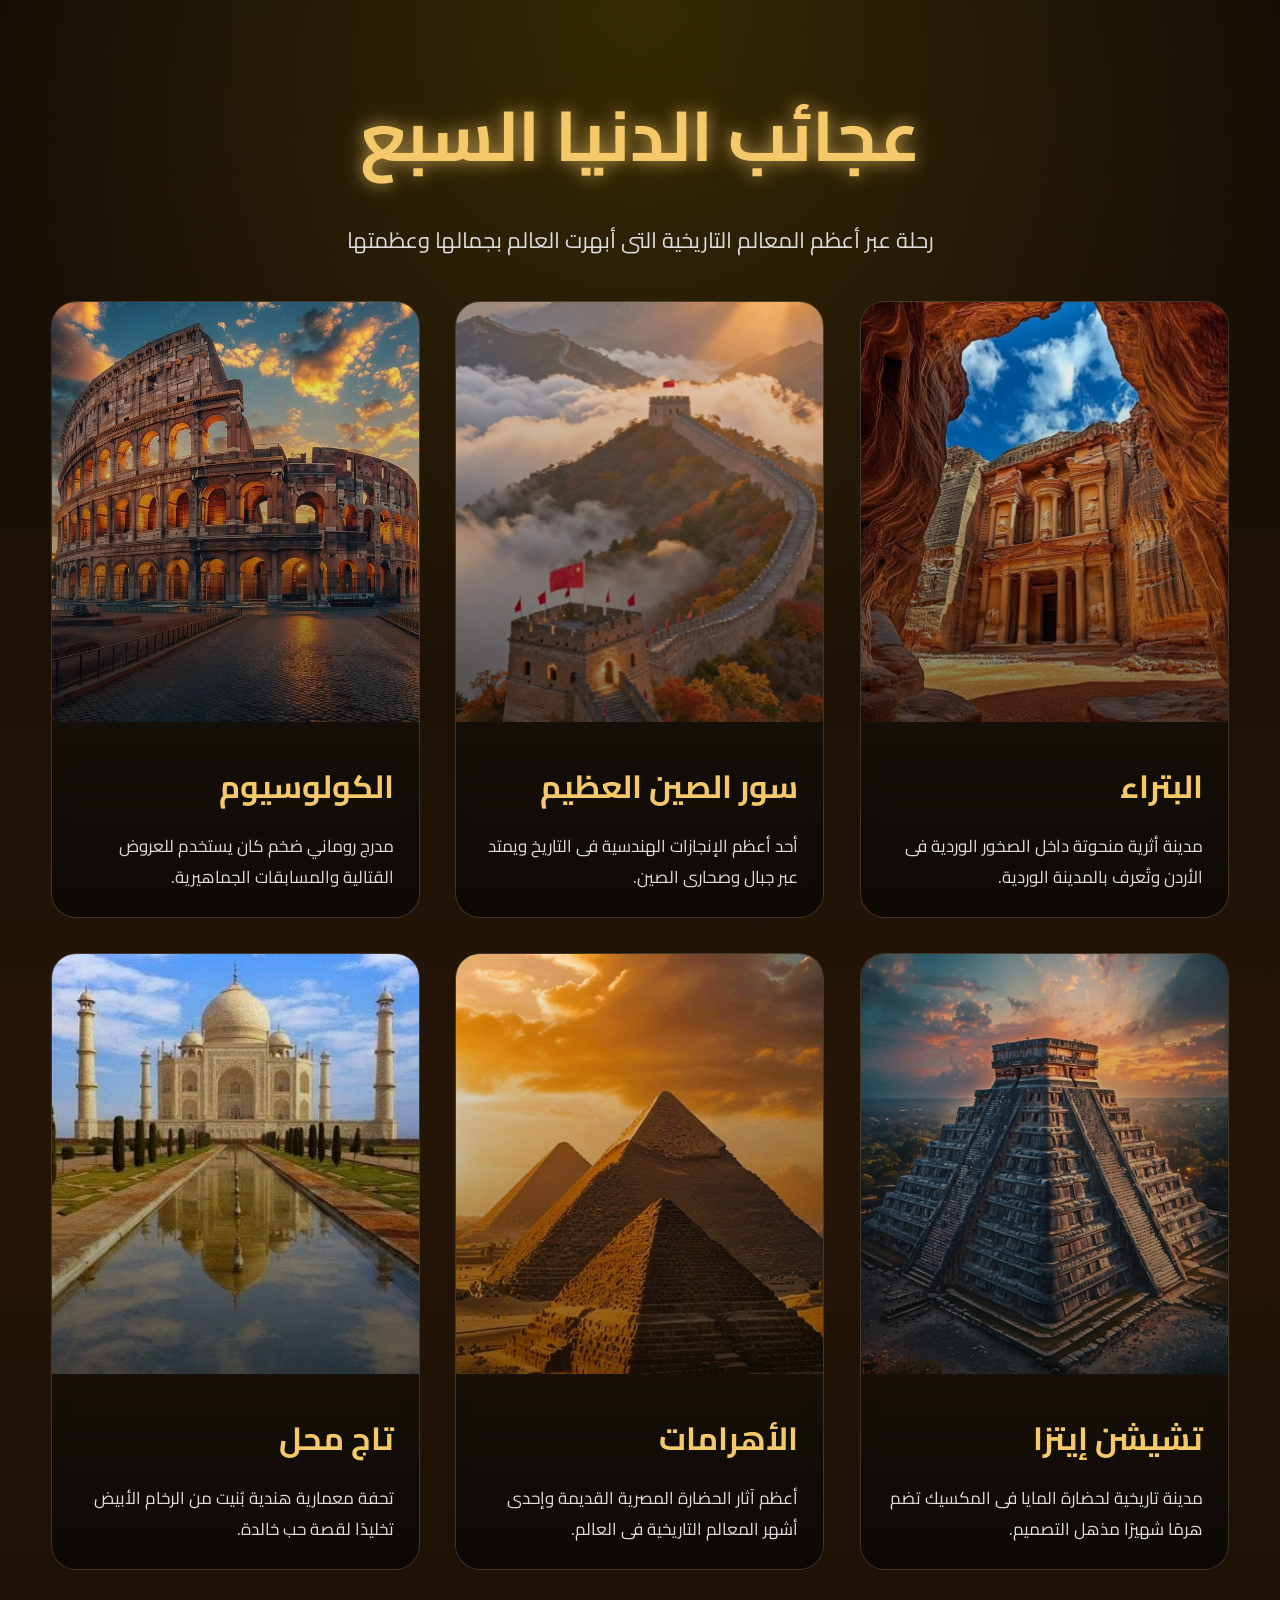
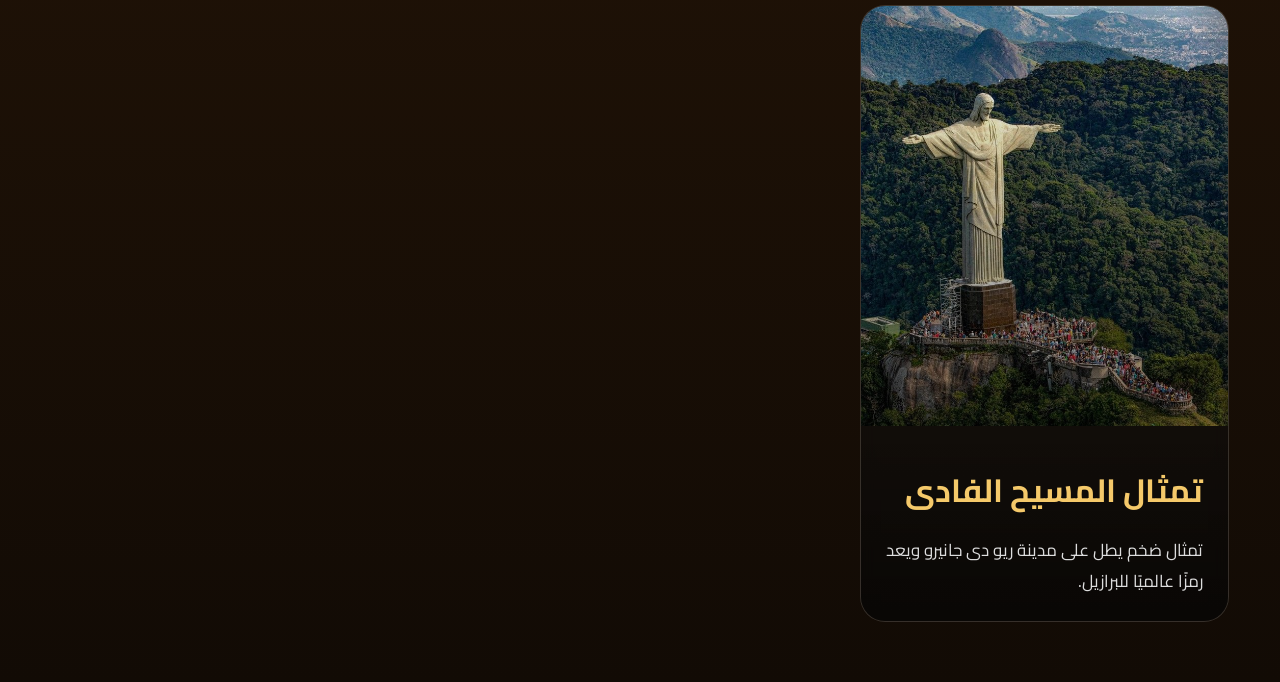
==== index.html @ 671ca416 "Add files via upload" ====
<!DOCTYPE html>
<html lang="ar" dir="rtl">

<head>
    <meta charset="UTF-8">
    <meta name="viewport" content="width=device-width, initial-scale=1.0">
    <title>عجائب الدنيا السبع</title>

    <link rel="stylesheet" href="style.css">
</head>

<body>

    <div class="overlay-bg"></div>

    <header>

        <h1>عجائب الدنيا السبع</h1>

        <p>
            رحلة عبر أعظم المعالم التاريخية التى أبهرت العالم بجمالها وعظمتها
        </p>

    </header>

    <section class="gallery">

        <!-- البتراء -->
        <a href="batraa.html" class="card">
            <img src="batraa1.jpeg" alt="البتراء">

            <div class="content">
                <h2>البتراء</h2>

                <p>
                    مدينة أثرية منحوتة داخل الصخور الوردية فى الأردن وتُعرف بالمدينة الوردية.
                </p>
            </div>
        </a>

        <!-- سور الصين -->
        <a href="china.html" class="card">
            <img src="china2.jpeg" alt="سور الصين العظيم">

            <div class="content">
                <h2>سور الصين العظيم</h2>

                <p>
                    أحد أعظم الإنجازات الهندسية فى التاريخ ويمتد عبر جبال وصحارى الصين.
                </p>
            </div>
        </a>

        <!-- الكولوسيوم -->
        <a href="colusum.html" class="card">
            <img src="colusum3.jpeg" alt="الكولوسيوم">

            <div class="content">
                <h2>الكولوسيوم</h2>

                <p>
                    مدرج روماني ضخم كان يستخدم للعروض القتالية والمسابقات الجماهيرية.
                </p>
            </div>
        </a>

        <!-- تشيتشن إيتزا -->
        <a href="eitza.html" class="card">
            <img src="chichen1.jpeg" alt="تشيشن إيتزا">

            <div class="content">
                <h2>تشيشن إيتزا</h2>

                <p>
                    مدينة تاريخية لحضارة المايا فى المكسيك تضم هرمًا شهيرًا مذهل التصميم.
                </p>
            </div>
        </a>

        <!-- الاهرامات -->
        <a href="pyramids.html" class="card">
            <img src="pyramids1.jpeg" alt="الأهرامات">

            <div class="content">
                <h2>الأهرامات</h2>

                <p>
                    أعظم آثار الحضارة المصرية القديمة وإحدى أشهر المعالم التاريخية فى العالم.
                </p>
            </div>
        </a>

        <!-- تاج محل -->
        <a href="taj.html" class="card">
            <img src="taj2.jpeg" alt="تاج محل">

            <div class="content">
                <h2>تاج محل</h2>

                <p>
                    تحفة معمارية هندية بُنيت من الرخام الأبيض تخليدًا لقصة حب خالدة.
                </p>
            </div>
        </a>

        <!-- المسيح الفادى -->
        <a href="elfady.html" class="card">
            <img src="elfay3.jpeg" alt="تمثال المسيح الفادى">

            <div class="content">
                <h2>تمثال المسيح الفادى</h2>

                <p>
                    تمثال ضخم يطل على مدينة ريو دى جانيرو ويعد رمزًا عالميًا للبرازيل.
                </p>
            </div>
        </a>

    </section>

</body>

</html>
---- style.css ----
@import url('https://fonts.googleapis.com/css2?family=Cairo:wght@300;400;600;700;800&display=swap');

*{
    margin: 0;
    padding: 0;
    box-sizing: border-box;
}

body{
    font-family: 'Cairo', sans-serif;
    background:
    radial-gradient(circle at top, rgba(255,215,0,0.15), transparent 30%),
    linear-gradient(to bottom, #120b05, #251507, #120b05);

    min-height: 100vh;
    overflow-x: hidden;
    color: white;
    position: relative;
}

/* خلفية متحركة */

.overlay-bg{
    position: fixed;
    width: 100%;
    height: 100%;
    background:
    url("https://www.transparenttextures.com/patterns/black-paper.png");

    opacity: 0.2;
    animation: moveBg 20s linear infinite;
    z-index: -1;
}

@keyframes moveBg{

    0%{
        transform: translateY(0);
    }

    100%{
        transform: translateY(-200px);
    }

}

/* HEADER */

header{
    text-align: center;
    padding: 70px 20px 40px;
    animation: fadeDown 1.5s ease;
}

header h1{
    font-size: 70px;
    color: #f5c96a;
    text-shadow:
    0 0 15px rgba(245,201,106,0.6),
    0 0 30px rgba(245,201,106,0.3);

    margin-bottom: 20px;
}

header p{
    color: #ddd;
    font-size: 22px;
    max-width: 700px;
    margin: auto;
    line-height: 1.8;
}

/* GALLERY */

.gallery{
    width: 92%;
    margin: auto;

    display: grid;
    grid-template-columns: repeat(auto-fit,minmax(300px,1fr));

    gap: 35px;
    padding-bottom: 60px;
}

/* CARD */

.card{
    position: relative;
    overflow: hidden;

    border-radius: 25px;

    text-decoration: none;

    background: rgba(255,255,255,0.05);

    backdrop-filter: blur(8px);

    border: 1px solid rgba(255,255,255,0.1);

    transform: translateY(80px) scale(0.9);

    opacity: 0;

    animation: cardAppear 1s forwards;
}

/* تأخير الكروت */

.card:nth-child(1){ animation-delay: 0.2s; }
.card:nth-child(2){ animation-delay: 0.4s; }
.card:nth-child(3){ animation-delay: 0.6s; }
.card:nth-child(4){ animation-delay: 0.8s; }
.card:nth-child(5){ animation-delay: 1s; }
.card:nth-child(6){ animation-delay: 1.2s; }
.card:nth-child(7){ animation-delay: 1.4s; }

.card img{
    width: 100%;
    height: 420px;
    object-fit: cover;

    transition: 1s ease;
}

/* محتوى الكارت */

.content{
    padding: 25px;
    position: relative;
    z-index: 2;
}

.content h2{
    font-size: 32px;
    color: #f5c96a;
    margin-bottom: 15px;
}

.content p{
    font-size: 17px;
    color: #ddd;
    line-height: 1.8;
}

/* تأثير عند المرور */

.card::before{
    content: "";

    position: absolute;
    inset: 0;

    background:
    linear-gradient(
        180deg,
        transparent,
        rgba(0,0,0,0.7)
    );

    z-index: 1;
}

.card:hover{

    transform:
    translateY(-15px)
    scale(1.03);

    box-shadow:
    0 15px 40px rgba(0,0,0,0.5),
    0 0 25px rgba(245,201,106,0.25);

    transition: 0.6s;
}

.card:hover img{
    transform: scale(1.12) rotate(2deg);
    filter: brightness(1.1);
}

/* انيميشن الضغط */

.card:active{
    transform:
    scale(0.92)
    translateX(-20px);

    transition: 0.2s;
}

/* انيميشن الظهور */

@keyframes cardAppear{

    to{
        opacity: 1;
        transform: translateY(0) scale(1);
    }

}

@keyframes fadeDown{

    from{
        opacity: 0;
        transform: translateY(-50px);
    }

    to{
        opacity: 1;
        transform: translateY(0);
    }

}

/* Responsive */

@media(max-width:768px){

    header h1{
        font-size: 45px;
    }

    header p{
        font-size: 18px;
    }

    .content h2{
        font-size: 25px;
    }

}
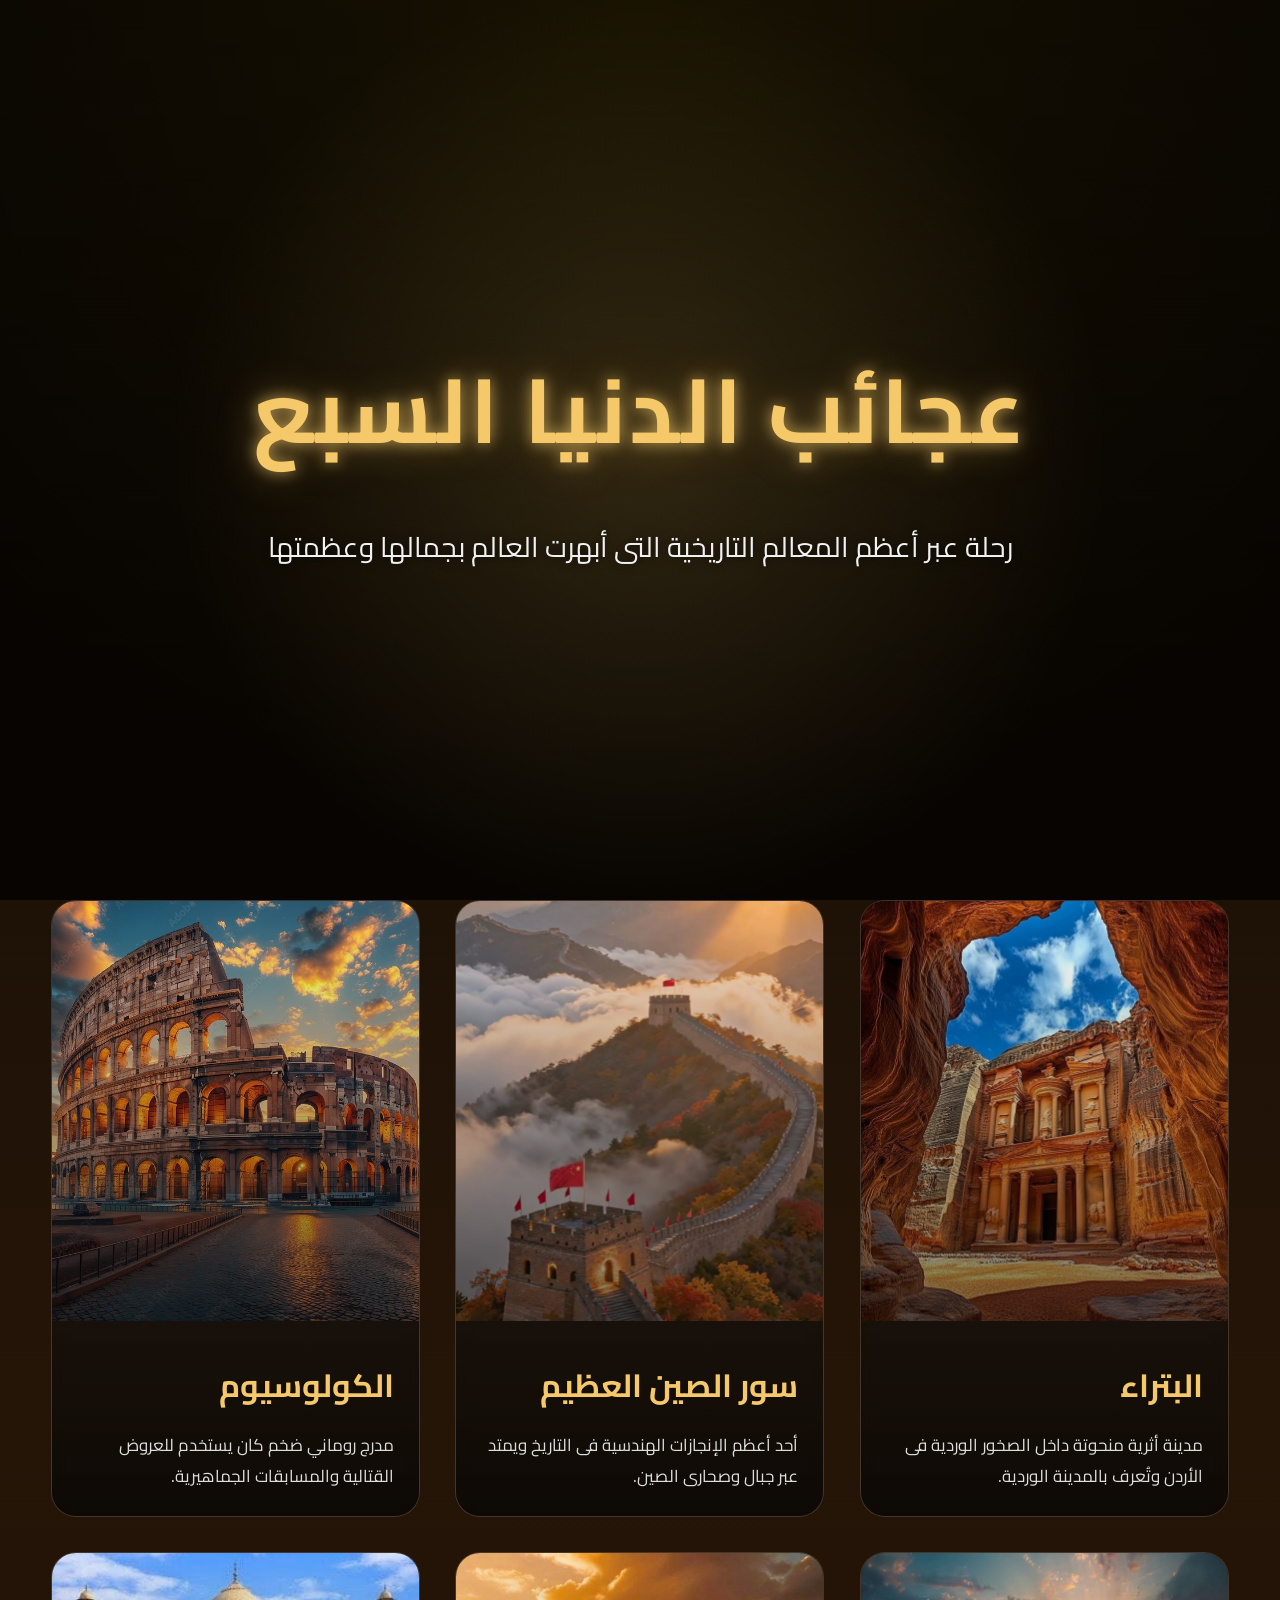
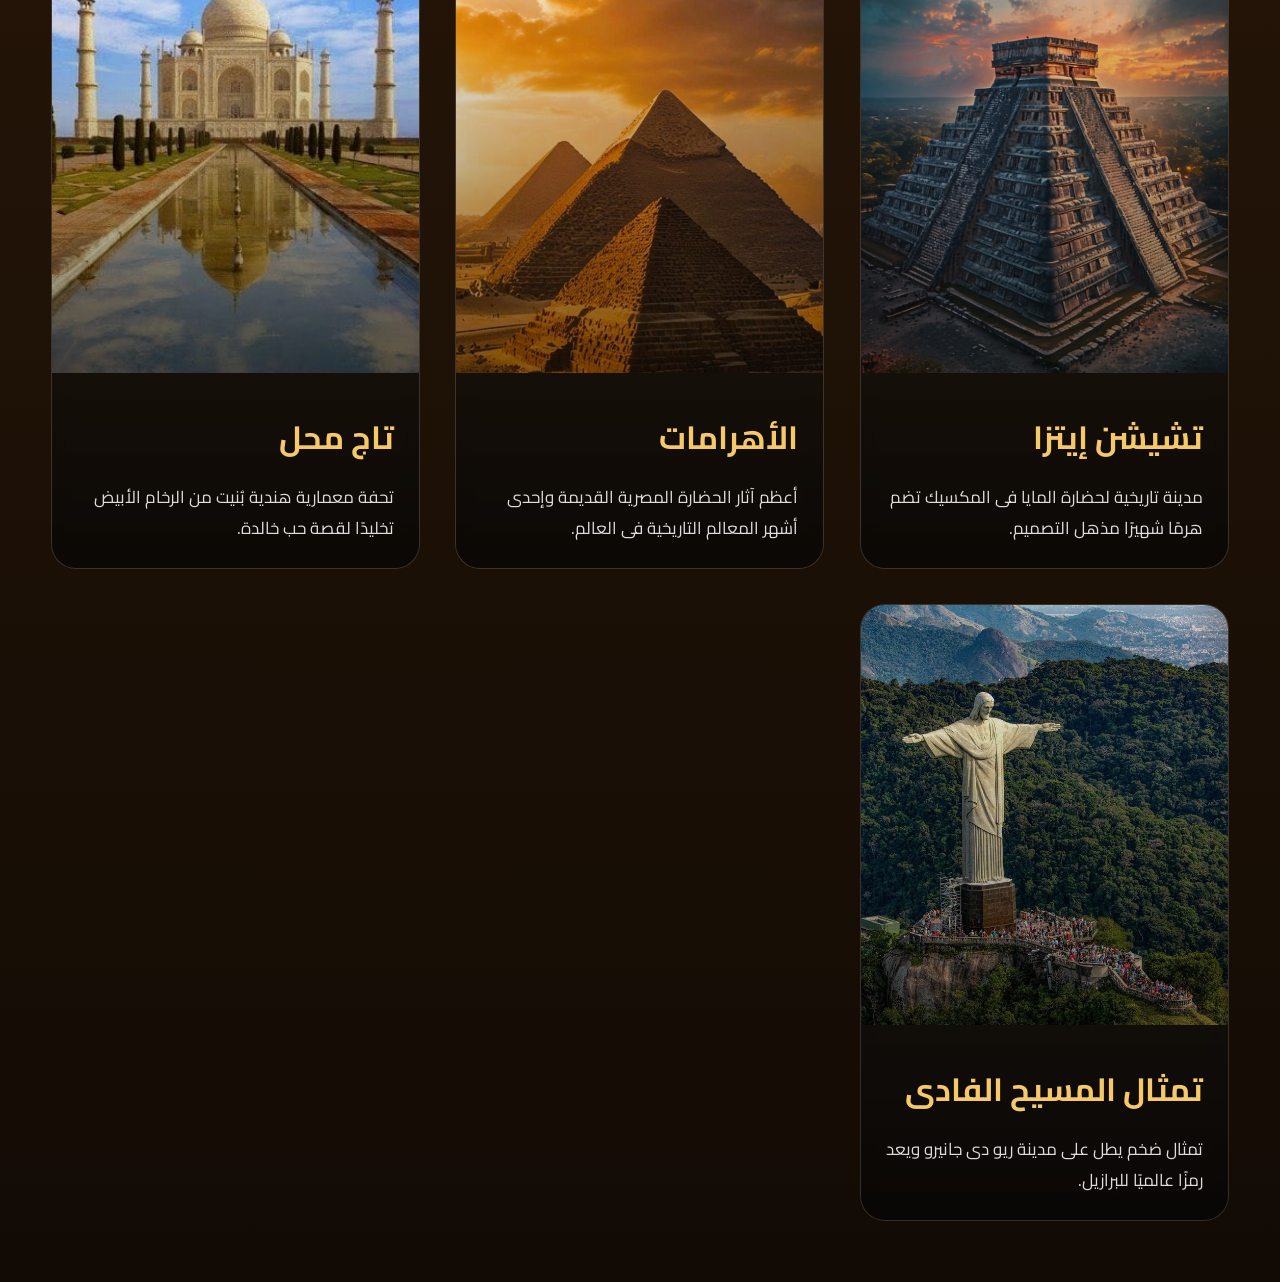
==== commit a45cf104: "Add files via upload" ====
--- a/index.html
+++ b/index.html
@@ -13,16 +13,24 @@
 
     <div class="overlay-bg"></div>
 
-    <header>
+   <!-- HERO SECTION -->
+
+<section class="hero">
+
+    <div class="hero-overlay"></div>
+
+    <div class="hero-content">
 
         <h1>عجائب الدنيا السبع</h1>
 
         <p>
-            رحلة عبر أعظم المعالم التاريخية التى أبهرت العالم بجمالها وعظمتها
+            رحلة عبر أعظم المعالم التاريخية التى أبهرت العالم
+            بجمالها وعظمتها
         </p>
 
-    </header>
+    </div>
 
+</section>
     <section class="gallery">
 
         <!-- البتراء -->
--- a/style.css
+++ b/style.css
@@ -46,28 +46,141 @@
 
 /* HEADER */
 
-header{
+/* HERO SECTION */
+
+.hero{
+
+    width: 100%;
+    height: 100vh;
+
+    background:
+    linear-gradient(
+        rgba(0,0,0,0.55),
+        rgba(0,0,0,0.75)
+    ),
+
+    url("wonders-bg.jpeg");
+
+    background-size: cover;
+    background-position: center;
+    background-attachment: fixed;
+
+    display: flex;
+    justify-content: center;
+    align-items: center;
+
     text-align: center;
-    padding: 70px 20px 40px;
-    animation: fadeDown 1.5s ease;
-}
-
-header h1{
-    font-size: 70px;
+
+    position: relative;
+
+    overflow: hidden;
+}
+
+/* طبقة شفافة */
+
+.hero-overlay{
+
+    position: absolute;
+
+    width: 100%;
+    height: 100%;
+
+    background:
+    radial-gradient(
+        circle,
+        rgba(245,201,106,0.15),
+        transparent 60%
+    );
+
+    animation: glow 6s infinite alternate;
+}
+
+/* المحتوى */
+
+.hero-content{
+
+    position: relative;
+
+    z-index: 2;
+
+    padding: 20px;
+
+    animation: fadeUp 1.5s ease;
+}
+
+.hero-content h1{
+
+    font-size: 90px;
+
     color: #f5c96a;
+
+    margin-bottom: 25px;
+
     text-shadow:
-    0 0 15px rgba(245,201,106,0.6),
-    0 0 30px rgba(245,201,106,0.3);
-
-    margin-bottom: 20px;
-}
-
-header p{
-    color: #ddd;
-    font-size: 22px;
-    max-width: 700px;
+    0 0 15px rgba(245,201,106,0.7),
+    0 0 40px rgba(245,201,106,0.4);
+
+    letter-spacing: 3px;
+}
+
+.hero-content p{
+
+    font-size: 28px;
+
+    color: #f1f1f1;
+
+    max-width: 900px;
+
+    line-height: 2;
+
     margin: auto;
-    line-height: 1.8;
+
+    text-shadow: 0 0 10px rgba(0,0,0,0.7);
+}
+
+/* انيميشن */
+
+@keyframes glow{
+
+    from{
+        transform: scale(1);
+        opacity: 0.5;
+    }
+
+    to{
+        transform: scale(1.1);
+        opacity: 1;
+    }
+
+}
+
+@keyframes fadeUp{
+
+    from{
+        opacity: 0;
+        transform: translateY(60px);
+    }
+
+    to{
+        opacity: 1;
+        transform: translateY(0);
+    }
+
+}
+
+/* Responsive */
+
+@media(max-width:768px){
+
+    .hero-content h1{
+        font-size: 50px;
+    }
+
+    .hero-content p{
+        font-size: 20px;
+        line-height: 1.8;
+    }
+
 }
 
 /* GALLERY */
